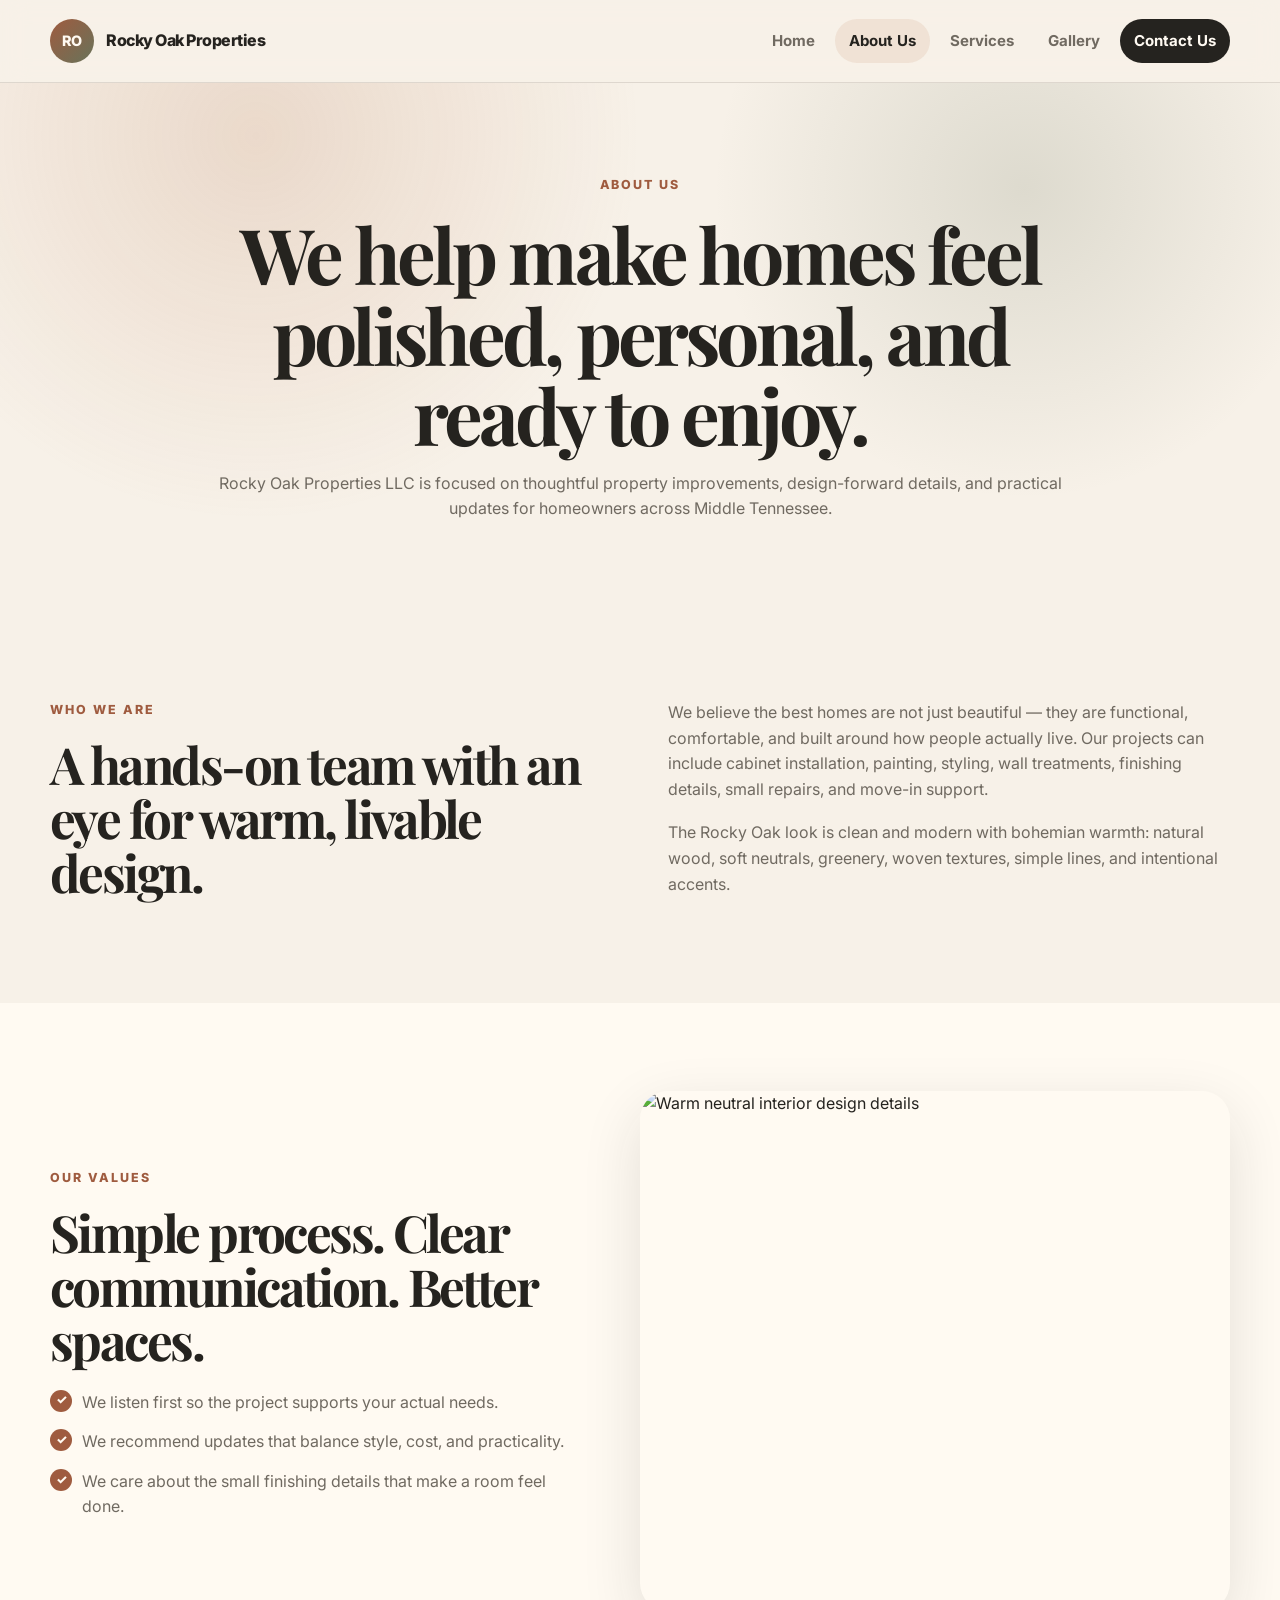
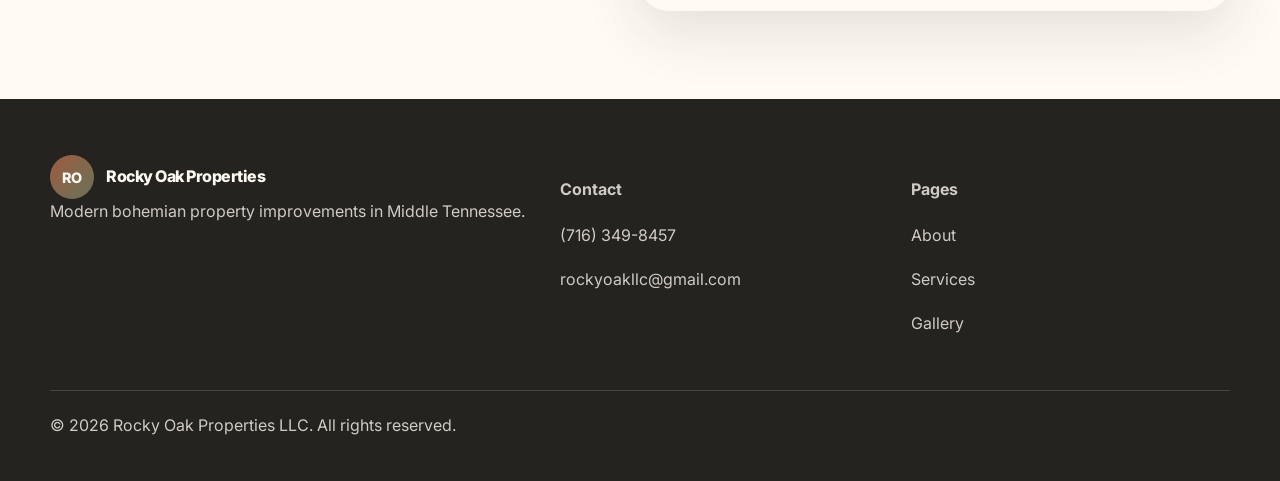
==== about.html @ 00ed4355 "Add files via upload" ====
<!DOCTYPE html>
<html lang="en">
<head>
  <meta charset="UTF-8" />
  <meta name="viewport" content="width=device-width, initial-scale=1.0" />
  <title>About Us | Rocky Oak Properties</title>
  <link rel="stylesheet" href="styles.css" />
  <link rel="preconnect" href="https://fonts.googleapis.com">
  <link rel="preconnect" href="https://fonts.gstatic.com" crossorigin>
  <link href="https://fonts.googleapis.com/css2?family=Inter:wght@400;500;600;700;800&family=Playfair+Display:wght@600;700&display=swap" rel="stylesheet">
</head>
<body>
  <header class="site-header">
    <nav class="navbar container" aria-label="Main navigation">
      <a class="logo" href="index.html"><span class="logo-mark">RO</span><span class="logo-text">Rocky Oak Properties</span></a>
      <button class="menu-toggle" type="button" aria-label="Open navigation menu" aria-expanded="false"><span></span><span></span><span></span></button>
      <ul class="nav-links">
        <li><a href="index.html">Home</a></li>
        <li><a class="active" href="about.html">About Us</a></li>
        <li><a href="services.html">Services</a></li>
        <li><a href="gallery.html">Gallery</a></li>
        <li><a class="nav-cta" href="contact.html">Contact Us</a></li>
      </ul>
    </nav>
  </header>

  <main>
    <!-- Page hero is a smaller intro section used on inner pages. -->
    <section class="page-hero">
      <div class="container narrow reveal">
        <p class="eyebrow">About us</p>
        <h1>We help make homes feel polished, personal, and ready to enjoy.</h1>
        <p>
          Rocky Oak Properties LLC is focused on thoughtful property improvements,
          design-forward details, and practical updates for homeowners across Middle Tennessee.
        </p>
      </div>
    </section>

    <section class="section">
      <div class="container split-grid">
        <div class="reveal">
          <p class="eyebrow">Who we are</p>
          <h2>A hands-on team with an eye for warm, livable design.</h2>
        </div>
        <div class="reveal">
          <p>
            We believe the best homes are not just beautiful — they are functional,
            comfortable, and built around how people actually live. Our projects can
            include cabinet installation, painting, styling, wall treatments, finishing
            details, small repairs, and move-in support.
          </p>
          <p>
            The Rocky Oak look is clean and modern with bohemian warmth: natural wood,
            soft neutrals, greenery, woven textures, simple lines, and intentional accents.
          </p>
        </div>
      </div>
    </section>

    <section class="feature-section">
      <div class="container feature-grid reverse">
        <div class="feature-content reveal">
          <p class="eyebrow">Our values</p>
          <h2>Simple process. Clear communication. Better spaces.</h2>
          <ul class="check-list">
            <li>We listen first so the project supports your actual needs.</li>
            <li>We recommend updates that balance style, cost, and practicality.</li>
            <li>We care about the small finishing details that make a room feel done.</li>
          </ul>
        </div>
        <div class="feature-image reveal">
          <img src="https://images.unsplash.com/photo-1618220179428-22790b461013?auto=format&fit=crop&w=1200&q=80" alt="Warm neutral interior design details" />
        </div>
      </div>
    </section>
  </main>

  <footer class="site-footer">
    <div class="container footer-grid">
      <div><a class="logo footer-logo" href="index.html"><span class="logo-mark">RO</span><span class="logo-text">Rocky Oak Properties</span></a><p>Modern bohemian property improvements in Middle Tennessee.</p></div>
      <div><h4>Contact</h4><p><a href="tel:17163498457">(716) 349-8457</a></p><p><a href="mailto:rockyoakllc@gmail.com">rockyoakllc@gmail.com</a></p></div>
      <div><h4>Pages</h4><p><a href="about.html">About</a></p><p><a href="services.html">Services</a></p><p><a href="gallery.html">Gallery</a></p></div>
    </div>
    <div class="container copyright"><p>&copy; <span id="year"></span> Rocky Oak Properties LLC. All rights reserved.</p></div>
  </footer>
  <script src="script.js" defer></script>
</body>
</html>
---- styles.css ----
/*
  Rocky Oak Properties CSS
  ------------------------
  This file controls the look and layout of the entire website.

  Beginner note:
  HTML creates the structure/content. CSS controls the design: colors, spacing,
  fonts, columns, buttons, mobile behavior, and animation.
*/

/*
  CSS Variables
  Variables let us define brand colors and reuse them throughout the stylesheet.
  If you want to change the overall color palette, start here.
*/
:root {
  --cream: #f7f1e8;
  --warm-white: #fffaf2;
  --sand: #dcc9af;
  --clay: #b87955;
  --terracotta: #9f5b3f;
  --olive: #68735a;
  --charcoal: #25231f;
  --muted: #706a61;
  --line: rgba(37, 35, 31, 0.12);
  --shadow: 0 20px 60px rgba(37, 35, 31, 0.12);
  --radius-lg: 28px;
  --radius-md: 18px;
  --container: 1180px;
}

/*
  Universal box sizing.
  This makes widths easier to calculate because padding and borders are included
  inside the declared width.
*/
* {
  box-sizing: border-box;
}

html {
  scroll-behavior: smooth;
}

body {
  margin: 0;
  font-family: "Inter", Arial, sans-serif;
  color: var(--charcoal);
  background: var(--cream);
  line-height: 1.6;
}

img {
  max-width: 100%;
  display: block;
}

a {
  color: inherit;
  text-decoration: none;
}

/*
  Reusable container class.
  This keeps content centered and prevents it from getting too wide on large screens.
*/
.container {
  width: min(100% - 40px, var(--container));
  margin: 0 auto;
}

.narrow {
  max-width: 850px;
}

/* Header and Navigation */
.site-header {
  position: sticky;
  top: 0;
  z-index: 100;
  background: rgba(247, 241, 232, 0.88);
  backdrop-filter: blur(14px);
  border-bottom: 1px solid var(--line);
}

.navbar {
  min-height: 82px;
  display: flex;
  align-items: center;
  justify-content: space-between;
  gap: 24px;
}

.logo {
  display: inline-flex;
  align-items: center;
  gap: 12px;
  font-weight: 800;
  letter-spacing: -0.03em;
}

.logo-mark {
  width: 44px;
  height: 44px;
  display: grid;
  place-items: center;
  border-radius: 50%;
  color: var(--warm-white);
  background: linear-gradient(135deg, var(--terracotta), var(--olive));
  font-size: 0.9rem;
}

.logo-text {
  font-size: 1rem;
}

.nav-links {
  list-style: none;
  display: flex;
  align-items: center;
  gap: 6px;
  margin: 0;
  padding: 0;
}

.nav-links a {
  display: inline-flex;
  padding: 10px 14px;
  border-radius: 999px;
  color: var(--muted);
  font-weight: 700;
  font-size: 0.94rem;
}

.nav-links a:hover,
.nav-links a.active {
  color: var(--charcoal);
  background: rgba(184, 121, 85, 0.13);
}

.nav-links .nav-cta {
  color: var(--warm-white);
  background: var(--charcoal);
}

.nav-links .nav-cta:hover,
.nav-links .nav-cta.active {
  color: var(--warm-white);
  background: var(--terracotta);
}

/* Mobile menu button starts hidden on desktop. */
.menu-toggle {
  display: none;
  width: 44px;
  height: 44px;
  border: 1px solid var(--line);
  border-radius: 14px;
  background: var(--warm-white);
  cursor: pointer;
}

.menu-toggle span {
  display: block;
  width: 20px;
  height: 2px;
  margin: 5px auto;
  background: var(--charcoal);
}

/* Typography */
h1,
h2,
h3 {
  margin: 0 0 16px;
  line-height: 1.05;
  letter-spacing: -0.05em;
}

h1,
h2 {
  font-family: "Playfair Display", Georgia, serif;
}

h1 {
  font-size: clamp(2.5rem, 6vw, 5.6rem);
}

h2 {
  font-size: clamp(2rem, 4vw, 3.4rem);
}

h3 {
  font-size: 1.25rem;
}

p {
  margin: 0 0 18px;
  color: var(--muted);
}

.eyebrow {
  text-transform: uppercase;
  letter-spacing: 0.16em;
  font-size: 0.78rem;
  font-weight: 800;
  color: var(--terracotta);
}

/* Hero */
.hero {
  padding: 88px 0 72px;
  background:
    radial-gradient(circle at top left, rgba(184, 121, 85, 0.22), transparent 36%),
    radial-gradient(circle at bottom right, rgba(104, 115, 90, 0.2), transparent 30%);
}

.hero-grid {
  display: grid;
  grid-template-columns: 1.02fr 0.98fr;
  align-items: center;
  gap: 56px;
}

.hero-text {
  font-size: 1.14rem;
  max-width: 660px;
}

.hero-actions {
  display: flex;
  flex-wrap: wrap;
  gap: 14px;
  margin-top: 28px;
}

.button {
  display: inline-flex;
  justify-content: center;
  align-items: center;
  border-radius: 999px;
  padding: 14px 22px;
  font-weight: 800;
  transition: transform 0.2s ease, box-shadow 0.2s ease, background 0.2s ease;
}

.button:hover {
  transform: translateY(-2px);
}

.button.primary {
  color: var(--warm-white);
  background: var(--charcoal);
  box-shadow: var(--shadow);
}

.button.secondary {
  color: var(--charcoal);
  background: var(--warm-white);
  border: 1px solid var(--line);
}

.hero-card {
  position: relative;
  border-radius: var(--radius-lg);
  overflow: hidden;
  box-shadow: var(--shadow);
}

.hero-card img {
  width: 100%;
  height: 620px;
  object-fit: cover;
}

.floating-card {
  position: absolute;
  left: 24px;
  bottom: 24px;
  display: grid;
  gap: 2px;
  padding: 16px 18px;
  border-radius: 18px;
  background: rgba(255, 250, 242, 0.9);
  backdrop-filter: blur(12px);
  box-shadow: var(--shadow);
}

.floating-card span {
  color: var(--muted);
  font-size: 0.9rem;
}

/* Sections */
.section,
.feature-section,
.cta-section {
  padding: 88px 0;
}

.section-heading {
  max-width: 760px;
  margin-bottom: 36px;
}

.cards {
  display: grid;
  gap: 22px;
}

.three-column {
  grid-template-columns: repeat(3, 1fr);
}

.two-column {
  grid-template-columns: repeat(2, 1fr);
}

.card,
.service-card,
.contact-card,
.contact-form {
  border: 1px solid var(--line);
  border-radius: var(--radius-md);
  padding: 28px;
  background: rgba(255, 250, 242, 0.72);
  box-shadow: 0 10px 34px rgba(37, 35, 31, 0.05);
}

.icon {
  width: 48px;
  height: 48px;
  display: grid;
  place-items: center;
  margin-bottom: 26px;
  border-radius: 16px;
  color: var(--warm-white);
  background: var(--olive);
  font-weight: 800;
}

.feature-section {
  background: var(--warm-white);
}

.feature-grid,
.split-grid,
.contact-grid {
  display: grid;
  grid-template-columns: 1fr 1fr;
  align-items: center;
  gap: 56px;
}

.feature-grid.reverse {
  grid-template-columns: 0.95fr 1.05fr;
}

.feature-image img {
  height: 520px;
  width: 100%;
  object-fit: cover;
  border-radius: var(--radius-lg);
  box-shadow: var(--shadow);
}

.check-list {
  list-style: none;
  padding: 0;
  margin: 22px 0 0;
}

.check-list li {
  position: relative;
  padding-left: 32px;
  margin-bottom: 14px;
  color: var(--muted);
}

.check-list li::before {
  content: "✓";
  position: absolute;
  left: 0;
  top: 0;
  width: 22px;
  height: 22px;
  display: grid;
  place-items: center;
  border-radius: 50%;
  color: var(--warm-white);
  background: var(--terracotta);
  font-size: 0.8rem;
  font-weight: 800;
}

.cta-box {
  text-align: center;
  padding: 56px 28px;
  border-radius: var(--radius-lg);
  background: linear-gradient(135deg, var(--olive), var(--terracotta));
  box-shadow: var(--shadow);
}

.cta-box h2,
.cta-box p {
  color: var(--warm-white);
}

/* Inner page hero */
.page-hero {
  padding: 92px 0 72px;
  text-align: center;
  background:
    radial-gradient(circle at 20% 10%, rgba(184, 121, 85, 0.2), transparent 34%),
    radial-gradient(circle at 80% 20%, rgba(104, 115, 90, 0.18), transparent 28%);
}

/* Services */
.service-card a {
  display: inline-flex;
  margin-top: 8px;
  color: var(--terracotta);
  font-weight: 800;
}

/* Gallery */
.filter-buttons {
  display: flex;
  flex-wrap: wrap;
  justify-content: center;
  gap: 12px;
  margin-bottom: 34px;
}

.filter-button {
  border: 1px solid var(--line);
  border-radius: 999px;
  padding: 10px 16px;
  background: var(--warm-white);
  color: var(--muted);
  font-weight: 800;
  cursor: pointer;
}

.filter-button.active,
.filter-button:hover {
  color: var(--warm-white);
  background: var(--charcoal);
}

.gallery-grid {
  display: grid;
  grid-template-columns: repeat(3, 1fr);
  gap: 22px;
}

.gallery-card {
  overflow: hidden;
  border-radius: var(--radius-md);
  background: var(--warm-white);
  border: 1px solid var(--line);
  box-shadow: 0 10px 34px rgba(37, 35, 31, 0.05);
}

.gallery-card img {
  width: 100%;
  height: 280px;
  object-fit: cover;
}

.gallery-info {
  padding: 22px;
}

.gallery-info h2 {
  font-family: "Inter", Arial, sans-serif;
  font-size: 1.2rem;
  letter-spacing: -0.03em;
}

/* Contact */
.contact-grid {
  align-items: start;
}

.contact-line {
  margin-top: 14px;
  color: var(--muted);
}

.contact-line a {
  color: var(--terracotta);
  font-weight: 800;
}

.contact-form {
  display: grid;
  gap: 12px;
}

.contact-form label {
  font-weight: 800;
}

.contact-form input,
.contact-form select,
.contact-form textarea {
  width: 100%;
  padding: 14px 16px;
  border: 1px solid var(--line);
  border-radius: 14px;
  font: inherit;
  color: var(--charcoal);
  background: var(--warm-white);
}

.contact-form input:focus,
.contact-form select:focus,
.contact-form textarea:focus {
  outline: 3px solid rgba(184, 121, 85, 0.25);
  border-color: var(--terracotta);
}

.form-message {
  min-height: 24px;
  font-weight: 700;
}

/* Footer */
.site-footer {
  padding: 56px 0 24px;
  background: var(--charcoal);
}

.site-footer p,
.site-footer a,
.site-footer h4 {
  color: rgba(255, 250, 242, 0.78);
}

.footer-grid {
  display: grid;
  grid-template-columns: 1.5fr 1fr 1fr;
  gap: 32px;
}

.footer-logo .logo-text {
  color: var(--warm-white);
}

.copyright {
  margin-top: 36px;
  padding-top: 22px;
  border-top: 1px solid rgba(255, 250, 242, 0.16);
}

/*
  Reveal animation.
  JavaScript adds the .visible class when each element scrolls into view.
*/
.reveal {
  opacity: 0;
  transform: translateY(22px);
  transition: opacity 0.65s ease, transform 0.65s ease;
}

.reveal.visible {
  opacity: 1;
  transform: translateY(0);
}

/*
  Responsive CSS
  The layout changes below certain screen widths so the site works on tablets
  and phones.
*/
@media (max-width: 900px) {
  .menu-toggle {
    display: block;
  }

  .nav-links {
    position: absolute;
    top: 82px;
    left: 20px;
    right: 20px;
    display: none;
    flex-direction: column;
    align-items: stretch;
    padding: 16px;
    border: 1px solid var(--line);
    border-radius: 20px;
    background: var(--warm-white);
    box-shadow: var(--shadow);
  }

  .nav-links.open {
    display: flex;
  }

  .nav-links a {
    justify-content: center;
  }

  .hero-grid,
  .feature-grid,
  .feature-grid.reverse,
  .split-grid,
  .contact-grid,
  .footer-grid {
    grid-template-columns: 1fr;
  }

  .hero {
    padding-top: 64px;
  }

  .hero-card img,
  .feature-image img {
    height: 420px;
  }

  .three-column,
  .two-column,
  .gallery-grid {
    grid-template-columns: 1fr 1fr;
  }
}

@media (max-width: 620px) {
  .container {
    width: min(100% - 28px, var(--container));
  }

  .logo-text {
    font-size: 0.9rem;
  }

  .hero-actions {
    flex-direction: column;
  }

  .button {
    width: 100%;
  }

  .three-column,
  .two-column,
  .gallery-grid {
    grid-template-columns: 1fr;
  }

  .section,
  .feature-section,
  .cta-section {
    padding: 64px 0;
  }

  .hero-card img,
  .feature-image img {
    height: 340px;
  }

  .floating-card {
    left: 14px;
    right: 14px;
    bottom: 14px;
  }
}

/* --------------------------------------------------------------------------
   Portfolio / Before-and-After Gallery Styles
   --------------------------------------------------------------------------
   These styles support the upgraded Gallery page. They create:
   - responsive project cards
   - interactive before/after image sliders
   - a masonry-style supporting photo grid
   - a lightbox overlay for larger image viewing
*/

/* Adds a warmer, richer background to the gallery hero. */
.portfolio-hero {
  background:
    radial-gradient(circle at top left, rgba(159, 91, 63, 0.2), transparent 34%),
    radial-gradient(circle at bottom right, rgba(104, 115, 90, 0.18), transparent 32%),
    var(--cream);
}

/* A smaller section padding helper used for the stats strip. */
.section-tight {
  padding: 34px 0;
}

/* Three-column stats area under the gallery hero. */
.stats-grid {
  display: grid;
  grid-template-columns: repeat(3, 1fr);
  gap: 18px;
}

.stats-grid div {
  padding: 22px;
  border: 1px solid var(--line);
  border-radius: var(--radius-md);
  background: rgba(255, 250, 242, 0.72);
  box-shadow: 0 10px 30px rgba(37, 35, 31, 0.06);
}

.stats-grid strong {
  display: block;
  margin-bottom: 6px;
  font-family: "Playfair Display", Georgia, serif;
  font-size: 1.55rem;
  line-height: 1;
}

.stats-grid span {
  color: var(--muted);
  font-weight: 600;
}

/* Project cards use a two-column layout on desktop and stack on mobile. */
.project-grid {
  display: grid;
  grid-template-columns: repeat(2, minmax(0, 1fr));
  gap: 28px;
  margin-top: 34px;
}

.project-card {
  overflow: hidden;
  border: 1px solid var(--line);
  border-radius: var(--radius-lg);
  background: var(--warm-white);
  box-shadow: var(--shadow);
}

.project-content {
  padding: 24px;
}

.project-type {
  margin-bottom: 8px;
  color: var(--terracotta);
  font-size: 0.78rem;
  font-weight: 800;
  letter-spacing: 0.16em;
  text-transform: uppercase;
}

.project-content h3 {
  margin-bottom: 10px;
  font-family: "Playfair Display", Georgia, serif;
  font-size: 1.65rem;
}

.project-tags {
  display: flex;
  flex-wrap: wrap;
  gap: 8px;
  margin: 18px 0 0;
  padding: 0;
  list-style: none;
}

.project-tags li {
  padding: 7px 10px;
  border: 1px solid var(--line);
  border-radius: 999px;
  color: var(--muted);
  background: rgba(220, 201, 175, 0.24);
  font-size: 0.78rem;
  font-weight: 800;
}

/*
  Before/after slider container.
  position: relative lets us layer the two images, labels, and slider input.
*/
.before-after-slider {
  position: relative;
  height: 430px;
  overflow: hidden;
  background: var(--sand);
}

.before-after-slider img {
  width: 100%;
  height: 100%;
  object-fit: cover;
}

.before-image {
  position: absolute;
  inset: 0;
}

/*
  The after image sits on top of the before image.
  JavaScript changes the width of this wrapper as the slider moves.
*/
.after-image-wrap {
  position: absolute;
  inset: 0;
  width: 50%;
  overflow: hidden;
  border-right: 3px solid var(--warm-white);
}

.after-image {
  width: 100%;
  height: 100%;
  object-fit: cover;
}

/* Small labels on top of each comparison image. */
.image-label {
  position: absolute;
  top: 16px;
  z-index: 2;
  padding: 7px 11px;
  border-radius: 999px;
  color: var(--warm-white);
  background: rgba(37, 35, 31, 0.72);
  font-size: 0.75rem;
  font-weight: 800;
  letter-spacing: 0.08em;
  text-transform: uppercase;
}

.before-label { left: 16px; }
.after-label { right: 16px; }

/*
  Range input covers the full image area.
  The input is visually subtle, but still easy to drag or tap.
*/
.slider-range {
  position: absolute;
  inset: 0;
  z-index: 3;
  width: 100%;
  height: 100%;
  opacity: 0;
  cursor: ew-resize;
}

/* Supporting gallery grid. */
.photo-masonry {
  display: grid;
  grid-template-columns: repeat(4, 1fr);
  gap: 14px;
  margin-top: 32px;
}

.lightbox-trigger {
  min-height: 260px;
  overflow: hidden;
  padding: 0;
  border: 0;
  border-radius: var(--radius-md);
  background: transparent;
  cursor: zoom-in;
  box-shadow: 0 12px 32px rgba(37, 35, 31, 0.1);
}

.lightbox-trigger img {
  width: 100%;
  height: 100%;
  object-fit: cover;
  transition: transform 0.3s ease;
}

.lightbox-trigger:hover img {
  transform: scale(1.04);
}

/* Placeholder cards use a simple generated graphic instead of a stock photo. */
.placeholder-grid {
  margin-top: 30px;
}

.placeholder-card {
  overflow: hidden;
}

.placeholder-art {
  height: 160px;
  margin: -26px -26px 22px;
  background:
    linear-gradient(135deg, rgba(159, 91, 63, 0.26), rgba(104, 115, 90, 0.28)),
    repeating-linear-gradient(90deg, rgba(37, 35, 31, 0.18) 0 10px, transparent 10px 24px),
    var(--sand);
}

/* Lightbox overlay hidden by default. JavaScript adds .open when active. */
.lightbox {
  position: fixed;
  inset: 0;
  z-index: 300;
  display: none;
  align-items: center;
  justify-content: center;
  padding: 26px;
  background: rgba(37, 35, 31, 0.86);
}

.lightbox.open {
  display: flex;
}

.lightbox img {
  max-width: min(100%, 1100px);
  max-height: 88vh;
  border-radius: var(--radius-md);
  box-shadow: 0 30px 90px rgba(0, 0, 0, 0.35);
}

.lightbox-close {
  position: absolute;
  top: 18px;
  right: 22px;
  width: 46px;
  height: 46px;
  border: 1px solid rgba(255, 250, 242, 0.35);
  border-radius: 50%;
  color: var(--warm-white);
  background: rgba(255, 250, 242, 0.12);
  font-size: 2rem;
  line-height: 1;
  cursor: pointer;
}

@media (max-width: 900px) {
  .stats-grid,
  .project-grid {
    grid-template-columns: 1fr;
  }

  .photo-masonry {
    grid-template-columns: repeat(2, 1fr);
  }

  .before-after-slider {
    height: 380px;
  }
}

@media (max-width: 620px) {
  .photo-masonry {
    grid-template-columns: 1fr;
  }

  .before-after-slider {
    height: 340px;
  }

  .project-content {
    padding: 20px;
  }
}

/* Keeps the after photo full-width while its wrapper clips/reveals it. */
.after-image-wrap .after-image {
  position: absolute;
  inset: 0 auto auto 0;
  max-width: none;
}
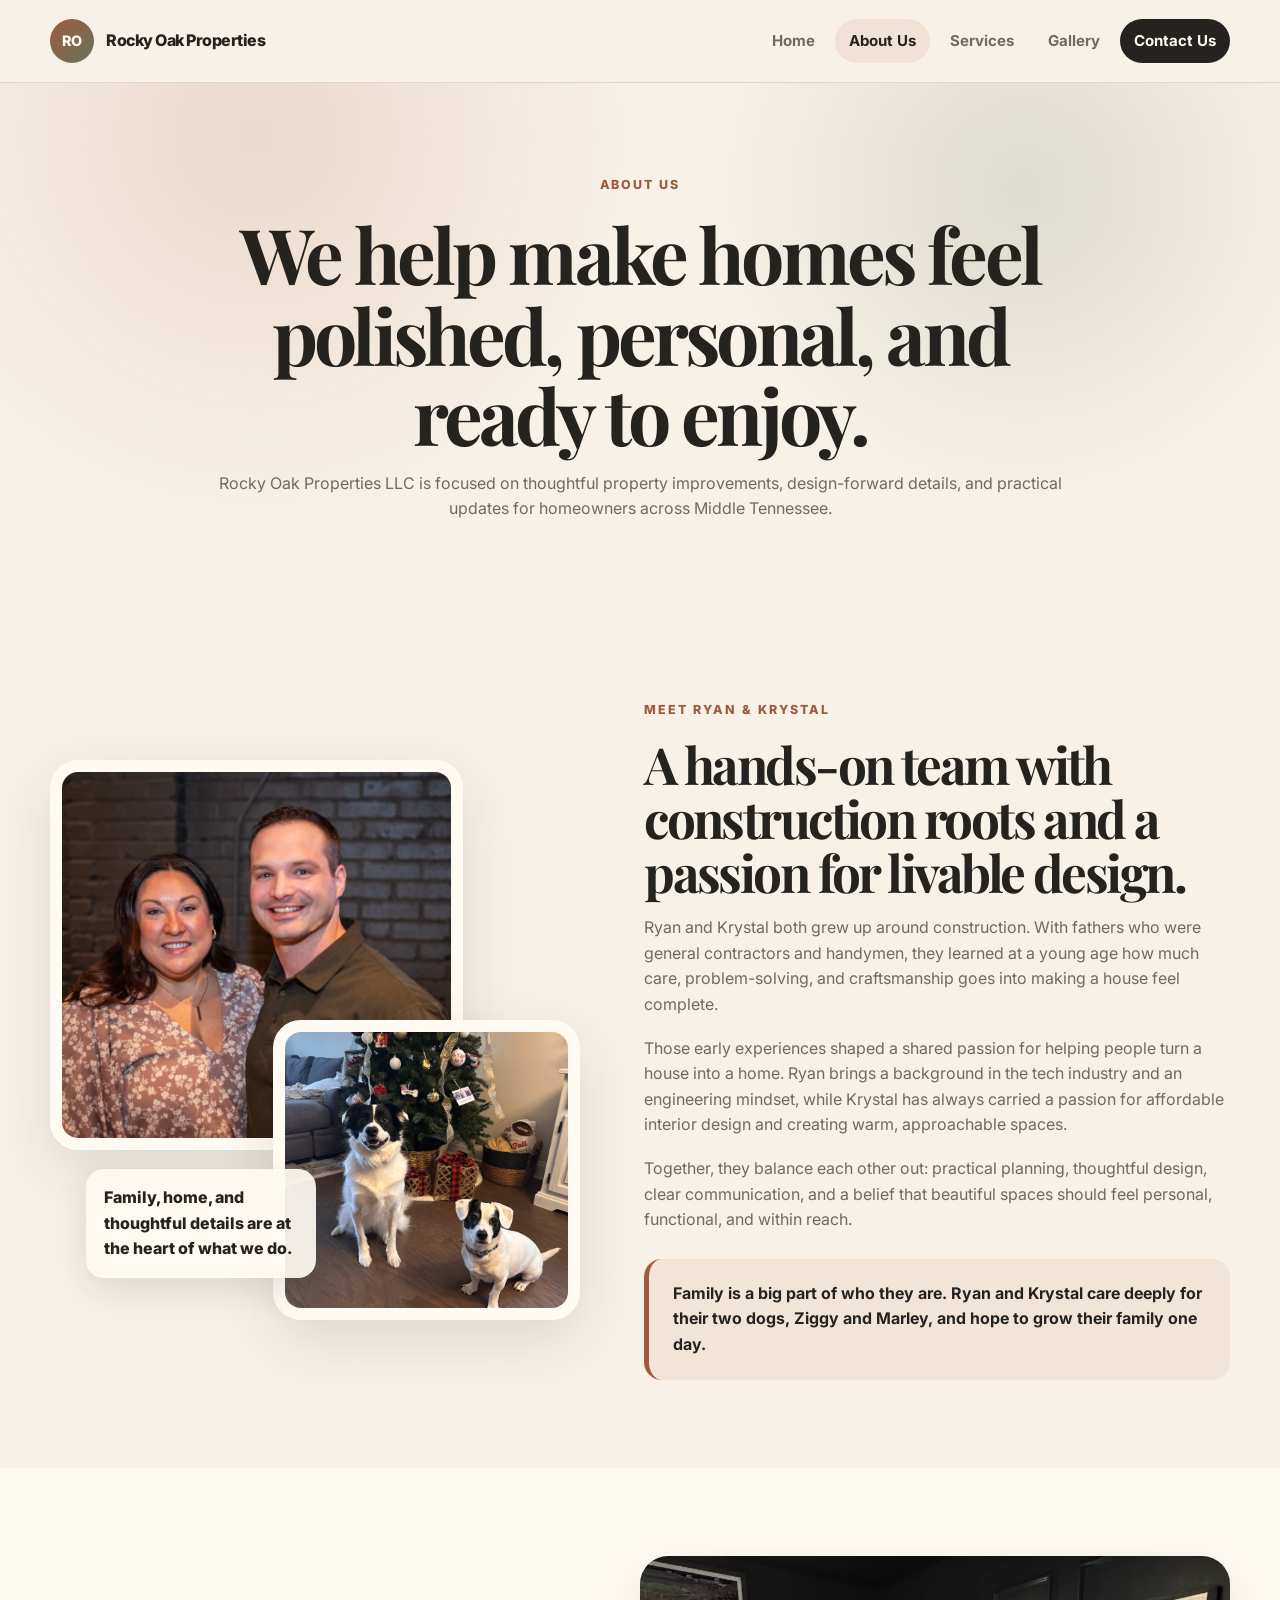
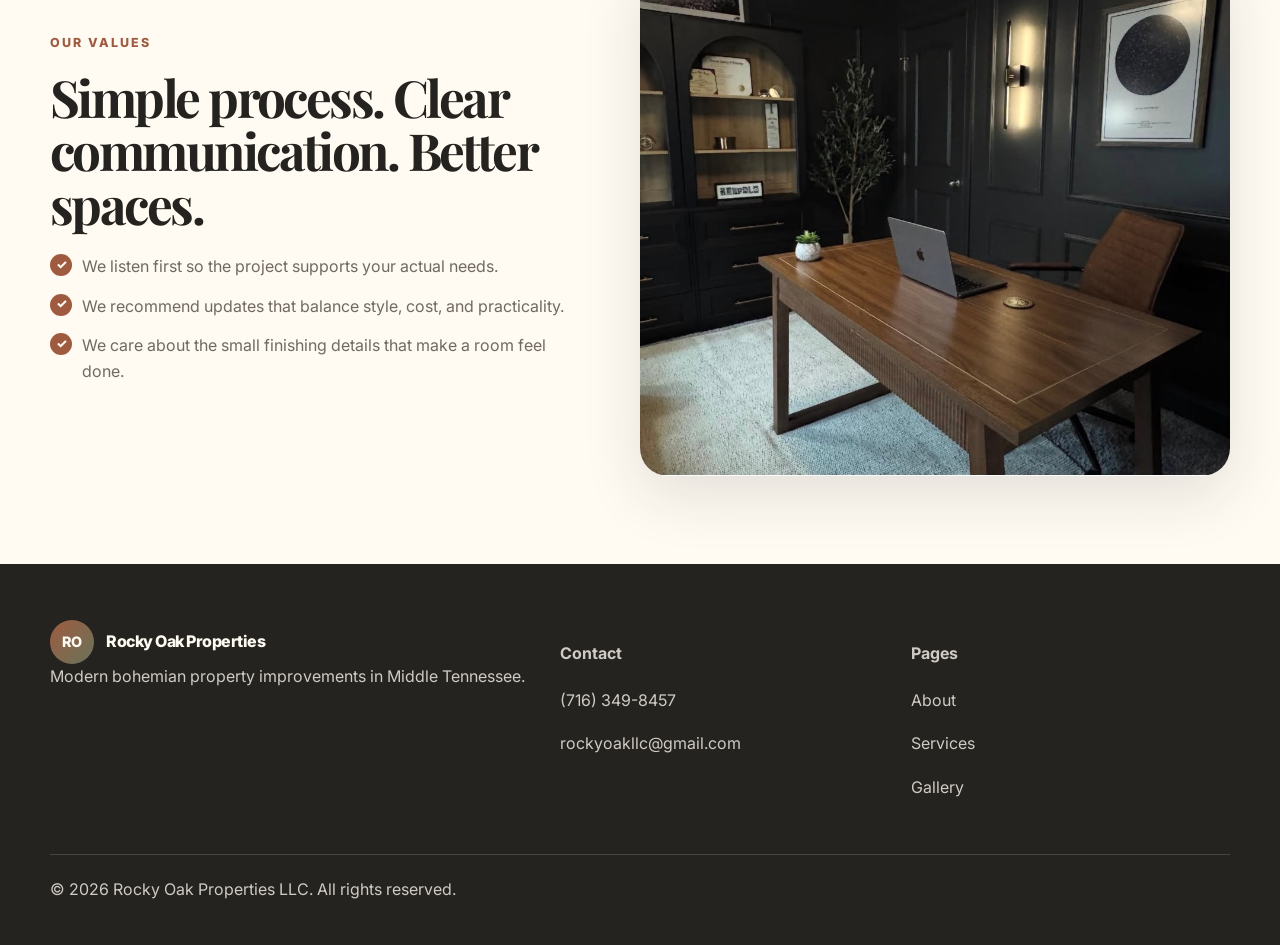
==== commit df81a875: "Update About page with personal story and images" ====
--- a/about.html
+++ b/about.html
@@ -5,6 +5,109 @@
   <meta name="viewport" content="width=device-width, initial-scale=1.0" />
   <title>About Us | Rocky Oak Properties</title>
   <link rel="stylesheet" href="styles.css" />
+  <style>
+    .about-story-grid {
+      display: grid;
+      grid-template-columns: 0.95fr 1.05fr;
+      align-items: center;
+      gap: 64px;
+    }
+
+    .about-collage {
+      position: relative;
+      min-height: 560px;
+    }
+
+    .collage-card {
+      position: absolute;
+      overflow: hidden;
+      border: 12px solid var(--warm-white);
+      border-radius: var(--radius-lg);
+      background: var(--warm-white);
+      box-shadow: var(--shadow);
+    }
+
+    .collage-card img {
+      width: 100%;
+      height: 100%;
+      object-fit: cover;
+    }
+
+    .collage-card.primary-photo {
+      top: 0;
+      left: 0;
+      width: 78%;
+      height: 390px;
+      z-index: 2;
+    }
+
+    .collage-card.secondary-photo {
+      right: 0;
+      bottom: 0;
+      width: 58%;
+      height: 300px;
+      z-index: 3;
+    }
+
+    .collage-note {
+      position: absolute;
+      left: 36px;
+      bottom: 42px;
+      z-index: 4;
+      max-width: 230px;
+      padding: 16px 18px;
+      border-radius: 18px;
+      background: rgba(255, 250, 242, 0.92);
+      box-shadow: 0 12px 34px rgba(37, 35, 31, 0.12);
+      font-weight: 800;
+      color: var(--charcoal);
+    }
+
+    .story-highlight {
+      margin-top: 26px;
+      padding: 22px 24px;
+      border-left: 5px solid var(--terracotta);
+      border-radius: 18px;
+      background: rgba(184, 121, 85, 0.1);
+      color: var(--charcoal);
+      font-weight: 700;
+    }
+
+    .feature-image.project-photo img {
+      object-position: center;
+    }
+
+    @media (max-width: 900px) {
+      .about-story-grid {
+        grid-template-columns: 1fr;
+      }
+
+      .about-collage {
+        min-height: 500px;
+      }
+    }
+
+    @media (max-width: 640px) {
+      .about-collage {
+        min-height: auto;
+        display: grid;
+        gap: 18px;
+      }
+
+      .collage-card,
+      .collage-card.primary-photo,
+      .collage-card.secondary-photo,
+      .collage-note {
+        position: static;
+        width: 100%;
+        height: auto;
+      }
+
+      .collage-card img {
+        height: 280px;
+      }
+    }
+  </style>
   <link rel="preconnect" href="https://fonts.googleapis.com">
   <link rel="preconnect" href="https://fonts.gstatic.com" crossorigin>
   <link href="https://fonts.googleapis.com/css2?family=Inter:wght@400;500;600;700;800&family=Playfair+Display:wght@600;700&display=swap" rel="stylesheet">
@@ -38,22 +141,40 @@
     </section>
 
     <section class="section">
-      <div class="container split-grid">
+      <div class="container about-story-grid">
+        <div class="about-collage reveal" aria-label="Ryan, Krystal, Ziggy, and Marley photo collage">
+          <div class="collage-card primary-photo">
+            <img src="images/ryan-krystal.jpg" alt="Ryan and Krystal of Rocky Oak Properties" />
+          </div>
+          <div class="collage-card secondary-photo">
+            <img src="images/ziggy-marley.JPEG" alt="Ziggy and Marley, the Rocky Oak family dogs" />
+          </div>
+          <div class="collage-note">Family, home, and thoughtful details are at the heart of what we do.</div>
+        </div>
+
         <div class="reveal">
-          <p class="eyebrow">Who we are</p>
-          <h2>A hands-on team with an eye for warm, livable design.</h2>
-        </div>
-        <div class="reveal">
+          <p class="eyebrow">Meet Ryan & Krystal</p>
+          <h2>A hands-on team with construction roots and a passion for livable design.</h2>
           <p>
-            We believe the best homes are not just beautiful — they are functional,
-            comfortable, and built around how people actually live. Our projects can
-            include cabinet installation, painting, styling, wall treatments, finishing
-            details, small repairs, and move-in support.
+            Ryan and Krystal both grew up around construction. With fathers who were
+            general contractors and handymen, they learned at a young age how much care,
+            problem-solving, and craftsmanship goes into making a house feel complete.
           </p>
           <p>
-            The Rocky Oak look is clean and modern with bohemian warmth: natural wood,
-            soft neutrals, greenery, woven textures, simple lines, and intentional accents.
+            Those early experiences shaped a shared passion for helping people turn a
+            house into a home. Ryan brings a background in the tech industry and an
+            engineering mindset, while Krystal has always carried a passion for affordable
+            interior design and creating warm, approachable spaces.
           </p>
+          <p>
+            Together, they balance each other out: practical planning, thoughtful design,
+            clear communication, and a belief that beautiful spaces should feel personal,
+            functional, and within reach.
+          </p>
+          <div class="story-highlight">
+            Family is a big part of who they are. Ryan and Krystal care deeply for their
+            two dogs, Ziggy and Marley, and hope to grow their family one day.
+          </div>
         </div>
       </div>
     </section>
@@ -69,8 +190,8 @@
             <li>We care about the small finishing details that make a room feel done.</li>
           </ul>
         </div>
-        <div class="feature-image reveal">
-          <img src="https://images.unsplash.com/photo-1618220179428-22790b461013?auto=format&fit=crop&w=1200&q=80" alt="Warm neutral interior design details" />
+        <div class="feature-image project-photo reveal">
+          <img src="images/project-about.jpg" alt="Completed Rocky Oak Properties home project" />
         </div>
       </div>
     </section>
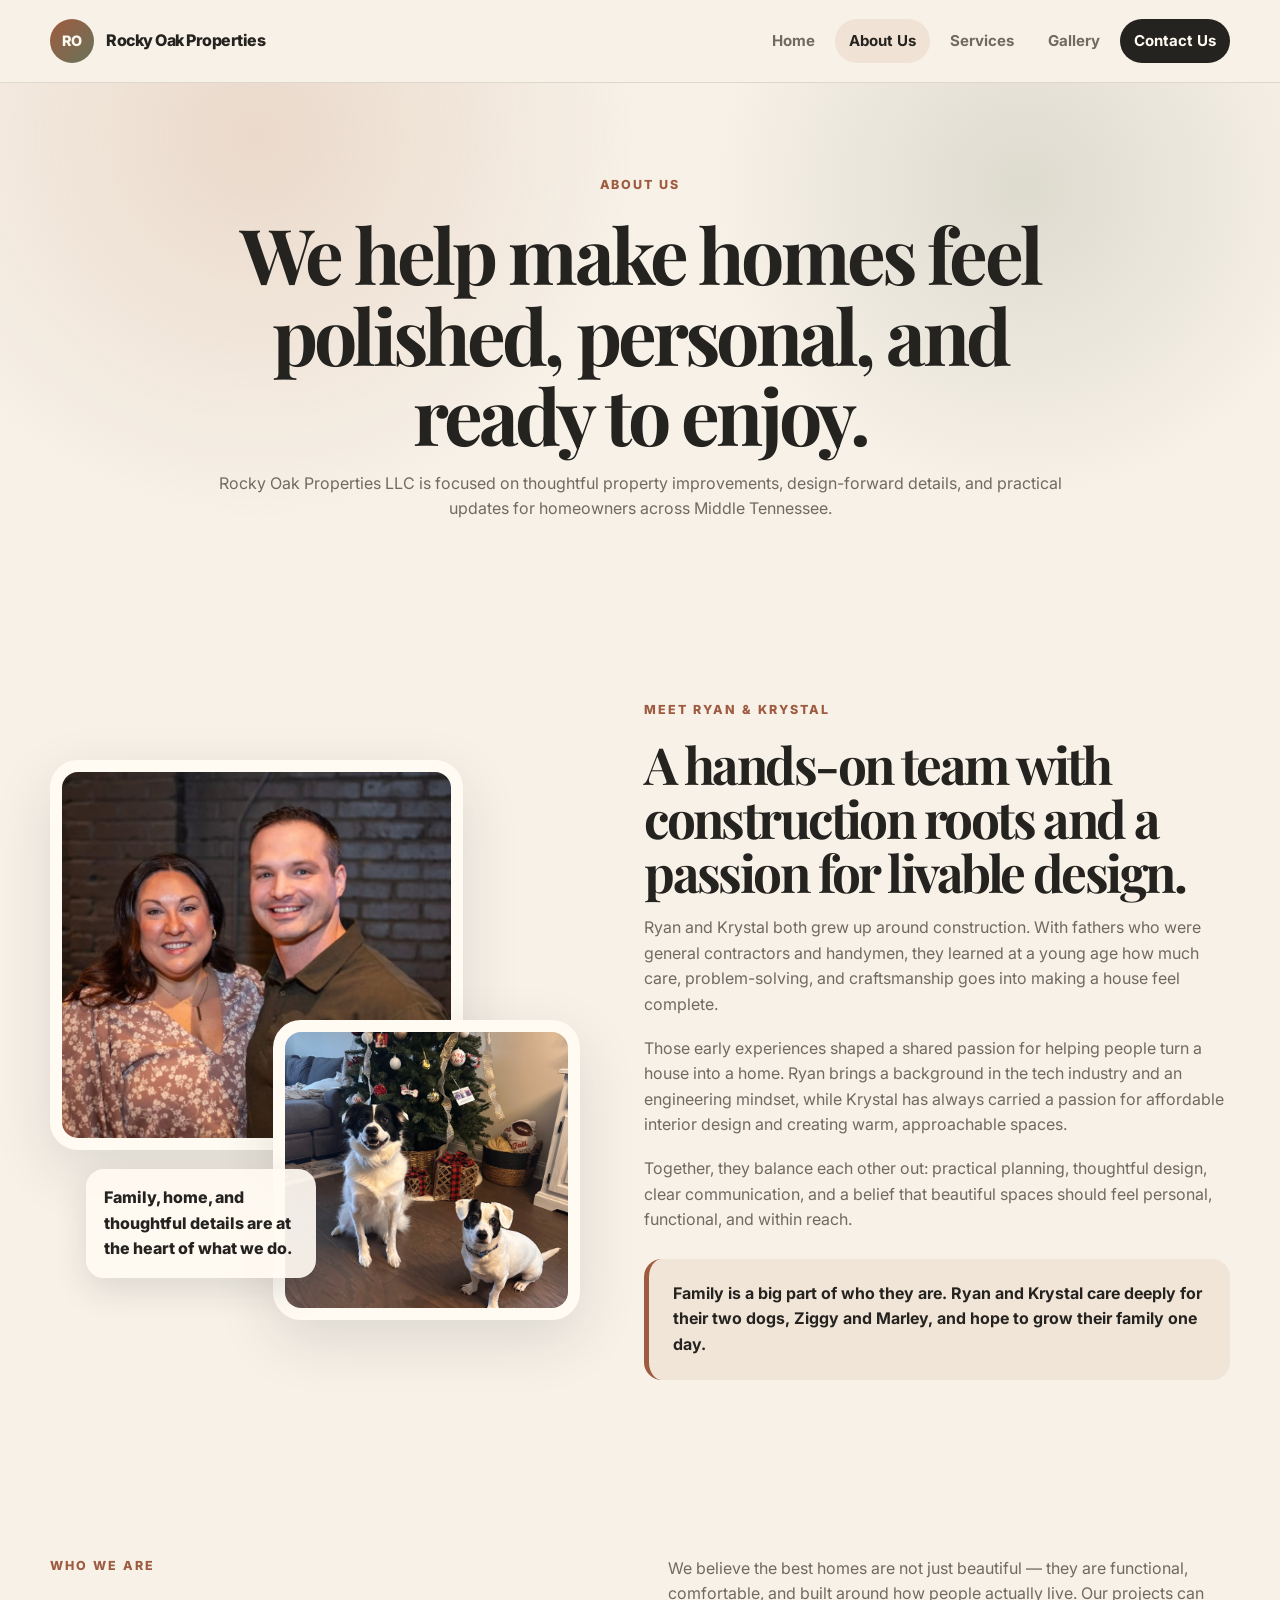
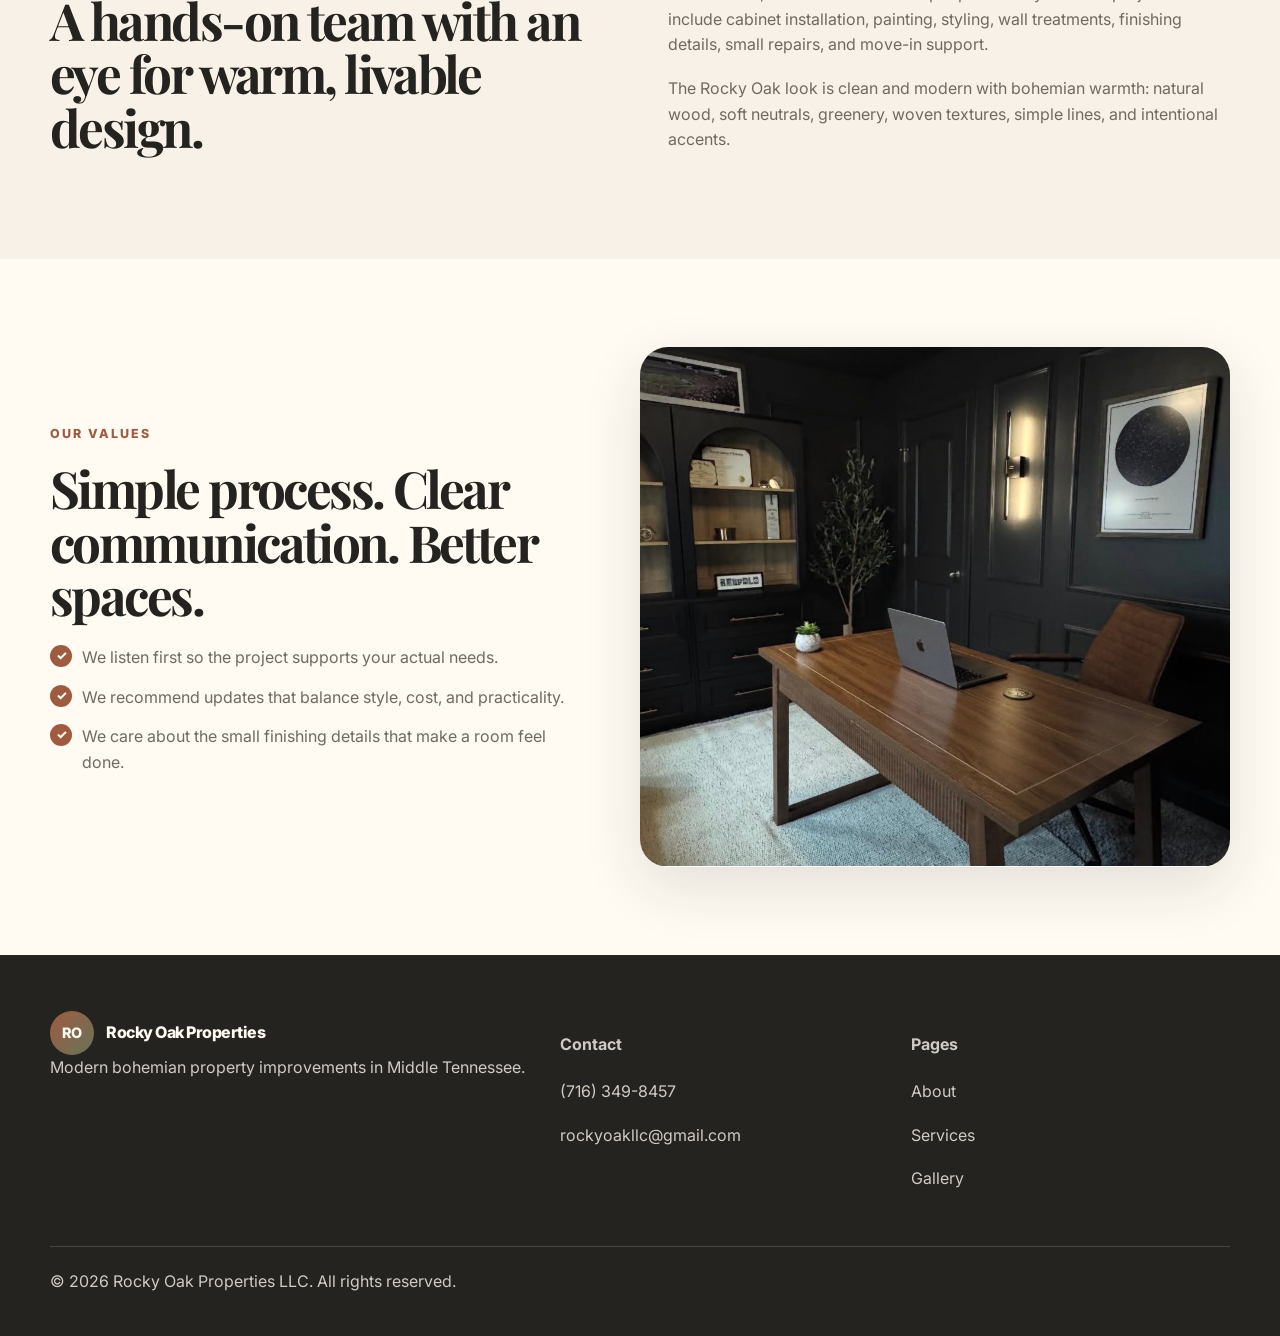
==== commit 896abf0f: "Restore Who We Are section on About page" ====
--- a/about.html
+++ b/about.html
@@ -179,6 +179,27 @@
       </div>
     </section>
 
+    <section class="section">
+      <div class="container split-grid">
+        <div class="reveal">
+          <p class="eyebrow">Who we are</p>
+          <h2>A hands-on team with an eye for warm, livable design.</h2>
+        </div>
+        <div class="reveal">
+          <p>
+            We believe the best homes are not just beautiful — they are functional,
+            comfortable, and built around how people actually live. Our projects can
+            include cabinet installation, painting, styling, wall treatments, finishing
+            details, small repairs, and move-in support.
+          </p>
+          <p>
+            The Rocky Oak look is clean and modern with bohemian warmth: natural wood,
+            soft neutrals, greenery, woven textures, simple lines, and intentional accents.
+          </p>
+        </div>
+      </div>
+    </section>
+
     <section class="feature-section">
       <div class="container feature-grid reverse">
         <div class="feature-content reveal">
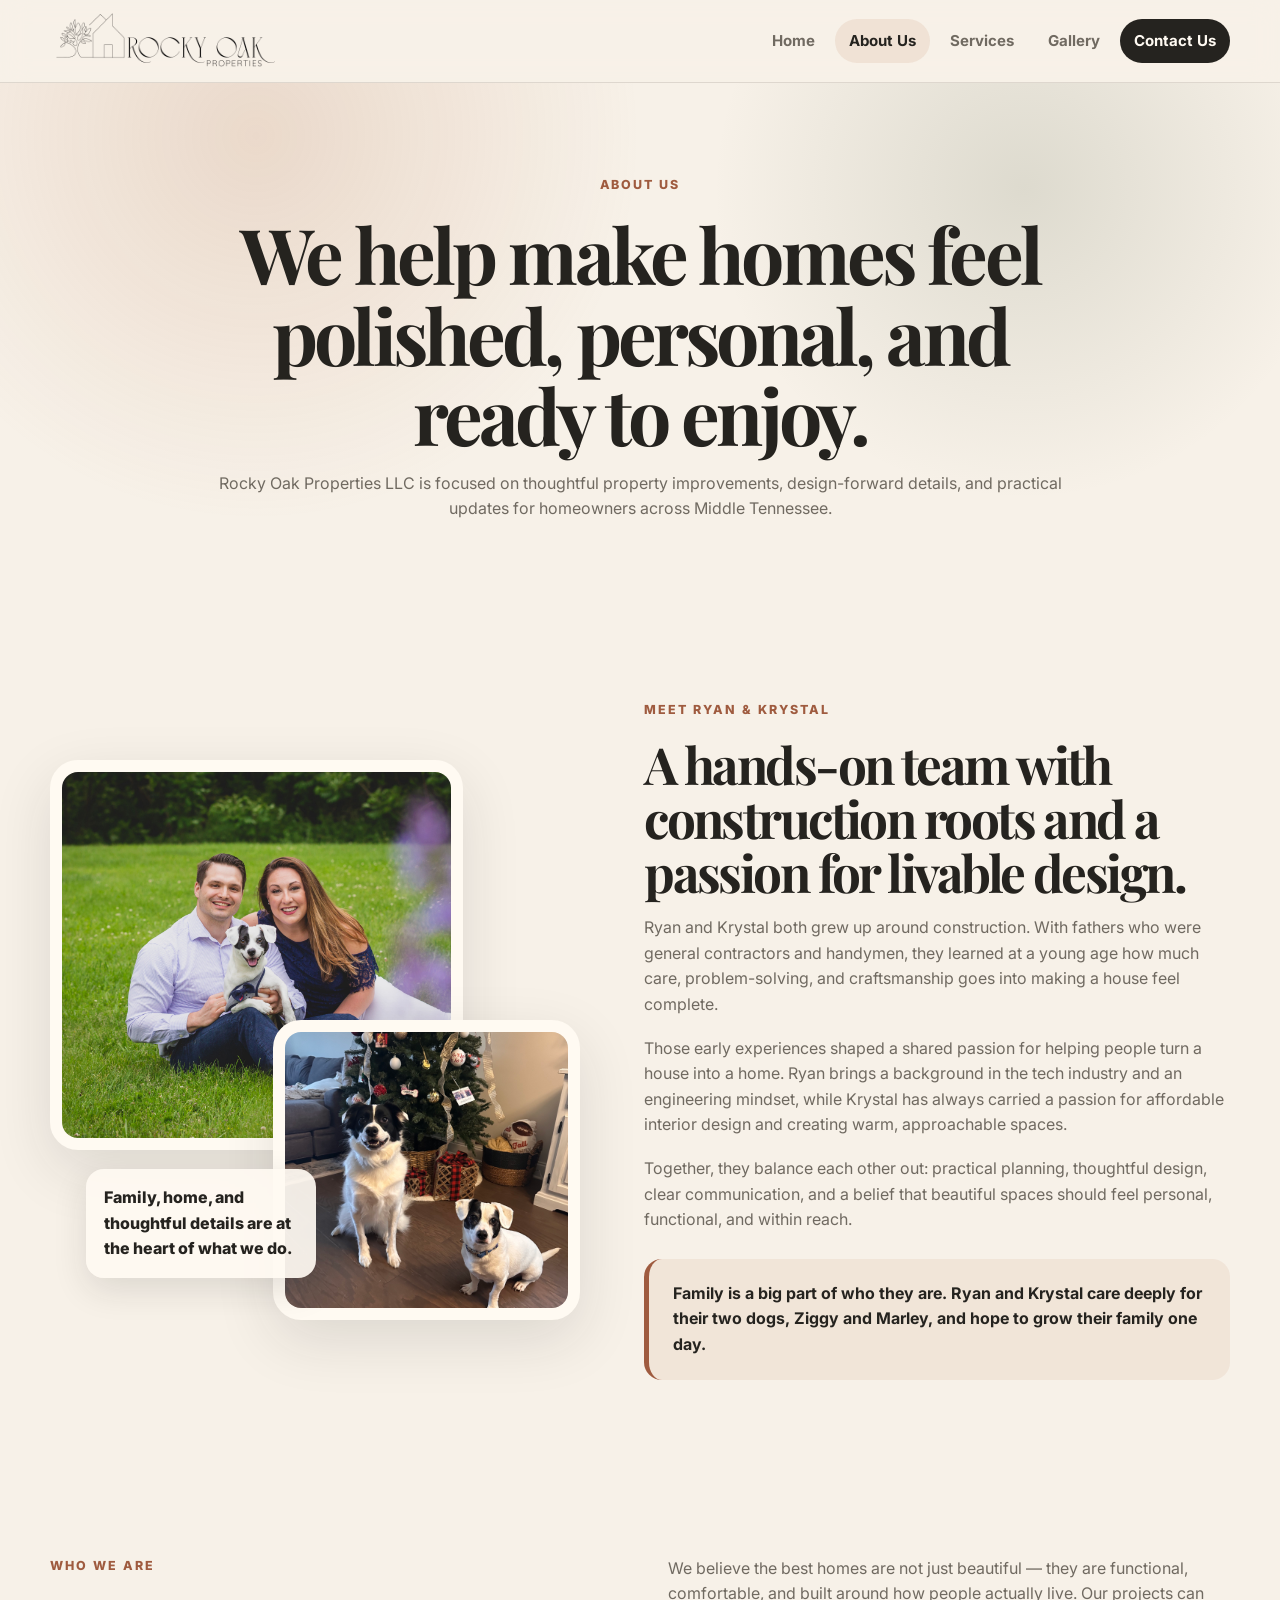
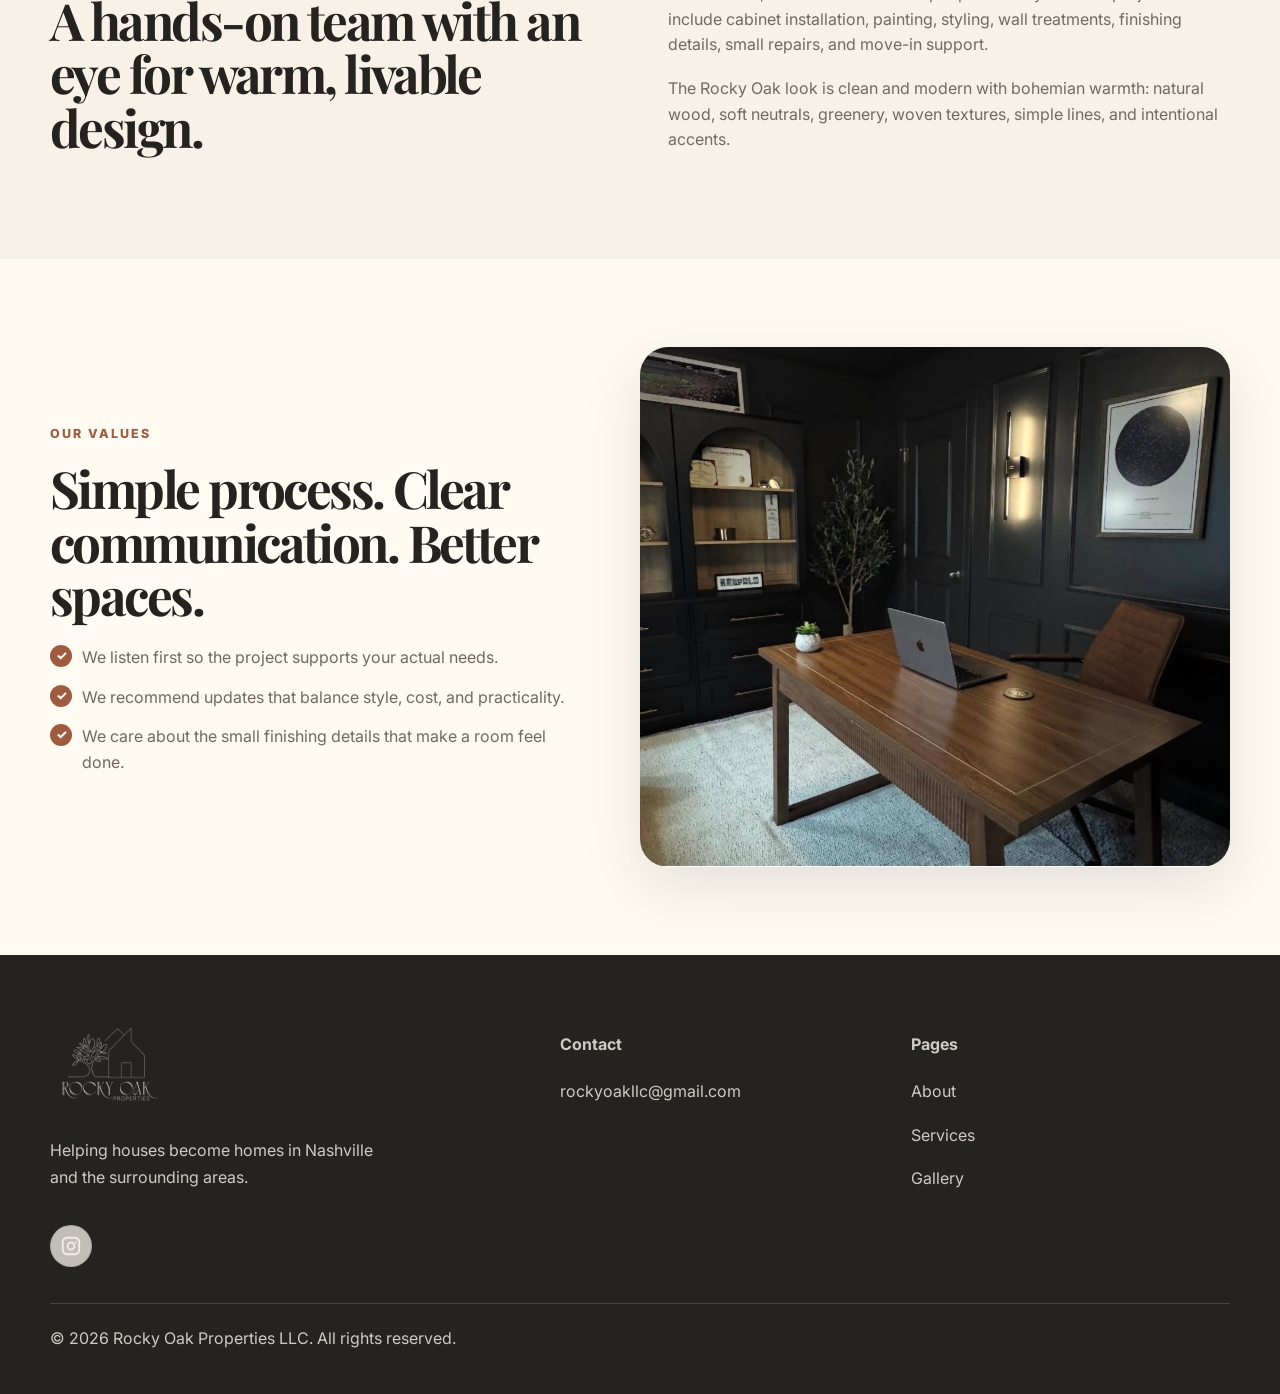
==== commit 7fc0e609: "Update about.html commented out the telephone in the footer." ====
--- a/about.html
+++ b/about.html
@@ -221,7 +221,7 @@
   <footer class="site-footer">
     <div class="container footer-grid">
       <div><a class="logo footer-logo" href="index.html"><span class="logo-mark">RO</span><span class="logo-text">Rocky Oak Properties</span></a><p>Modern bohemian property improvements in Middle Tennessee.</p></div>
-      <div><h4>Contact</h4><p><a href="tel:17163498457">(716) 349-8457</a></p><p><a href="mailto:rockyoakllc@gmail.com">rockyoakllc@gmail.com</a></p></div>
+      <div><h4>Contact</h4><!--<p><a href="tel:17163498457">(716) 349-8457</a></p> --><p><a href="mailto:rockyoakllc@gmail.com">rockyoakllc@gmail.com</a></p></div>
       <div><h4>Pages</h4><p><a href="about.html">About</a></p><p><a href="services.html">Services</a></p><p><a href="gallery.html">Gallery</a></p></div>
     </div>
     <div class="container copyright"><p>&copy; <span id="year"></span> Rocky Oak Properties LLC. All rights reserved.</p></div>
